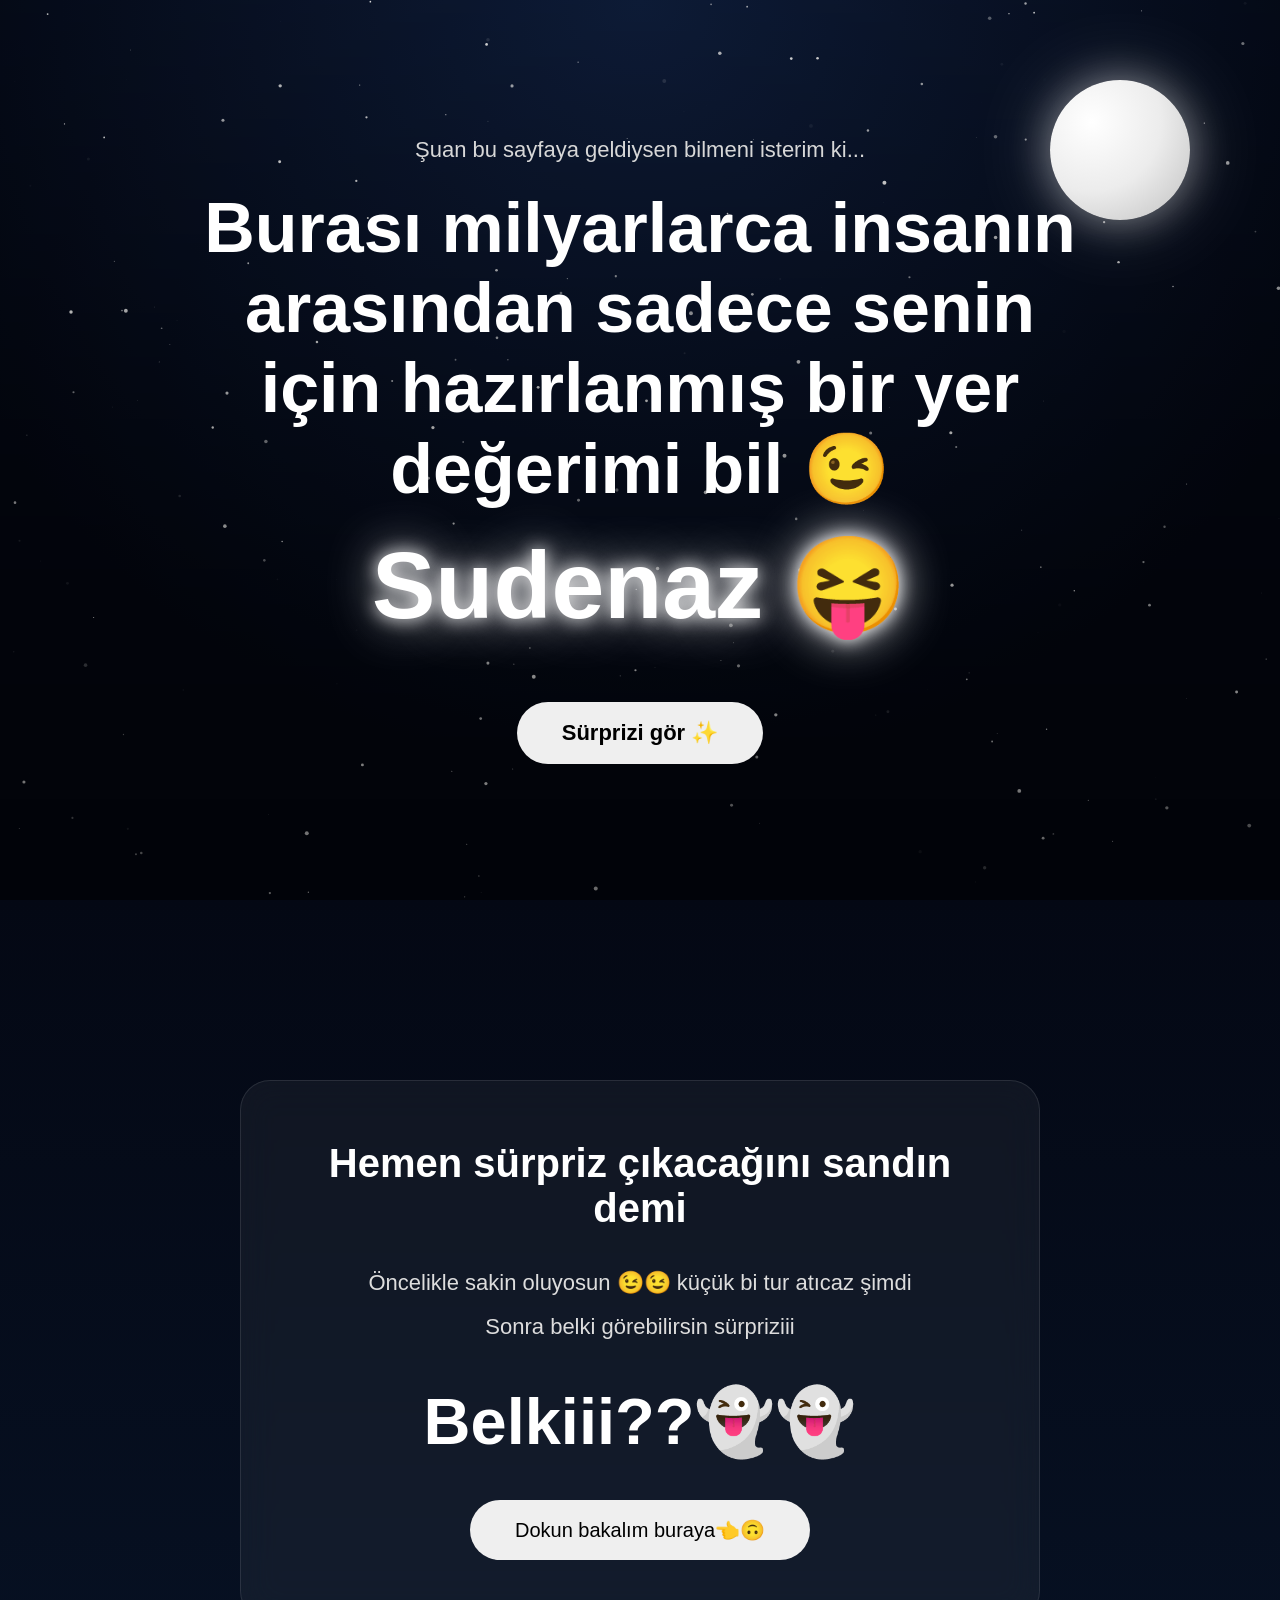
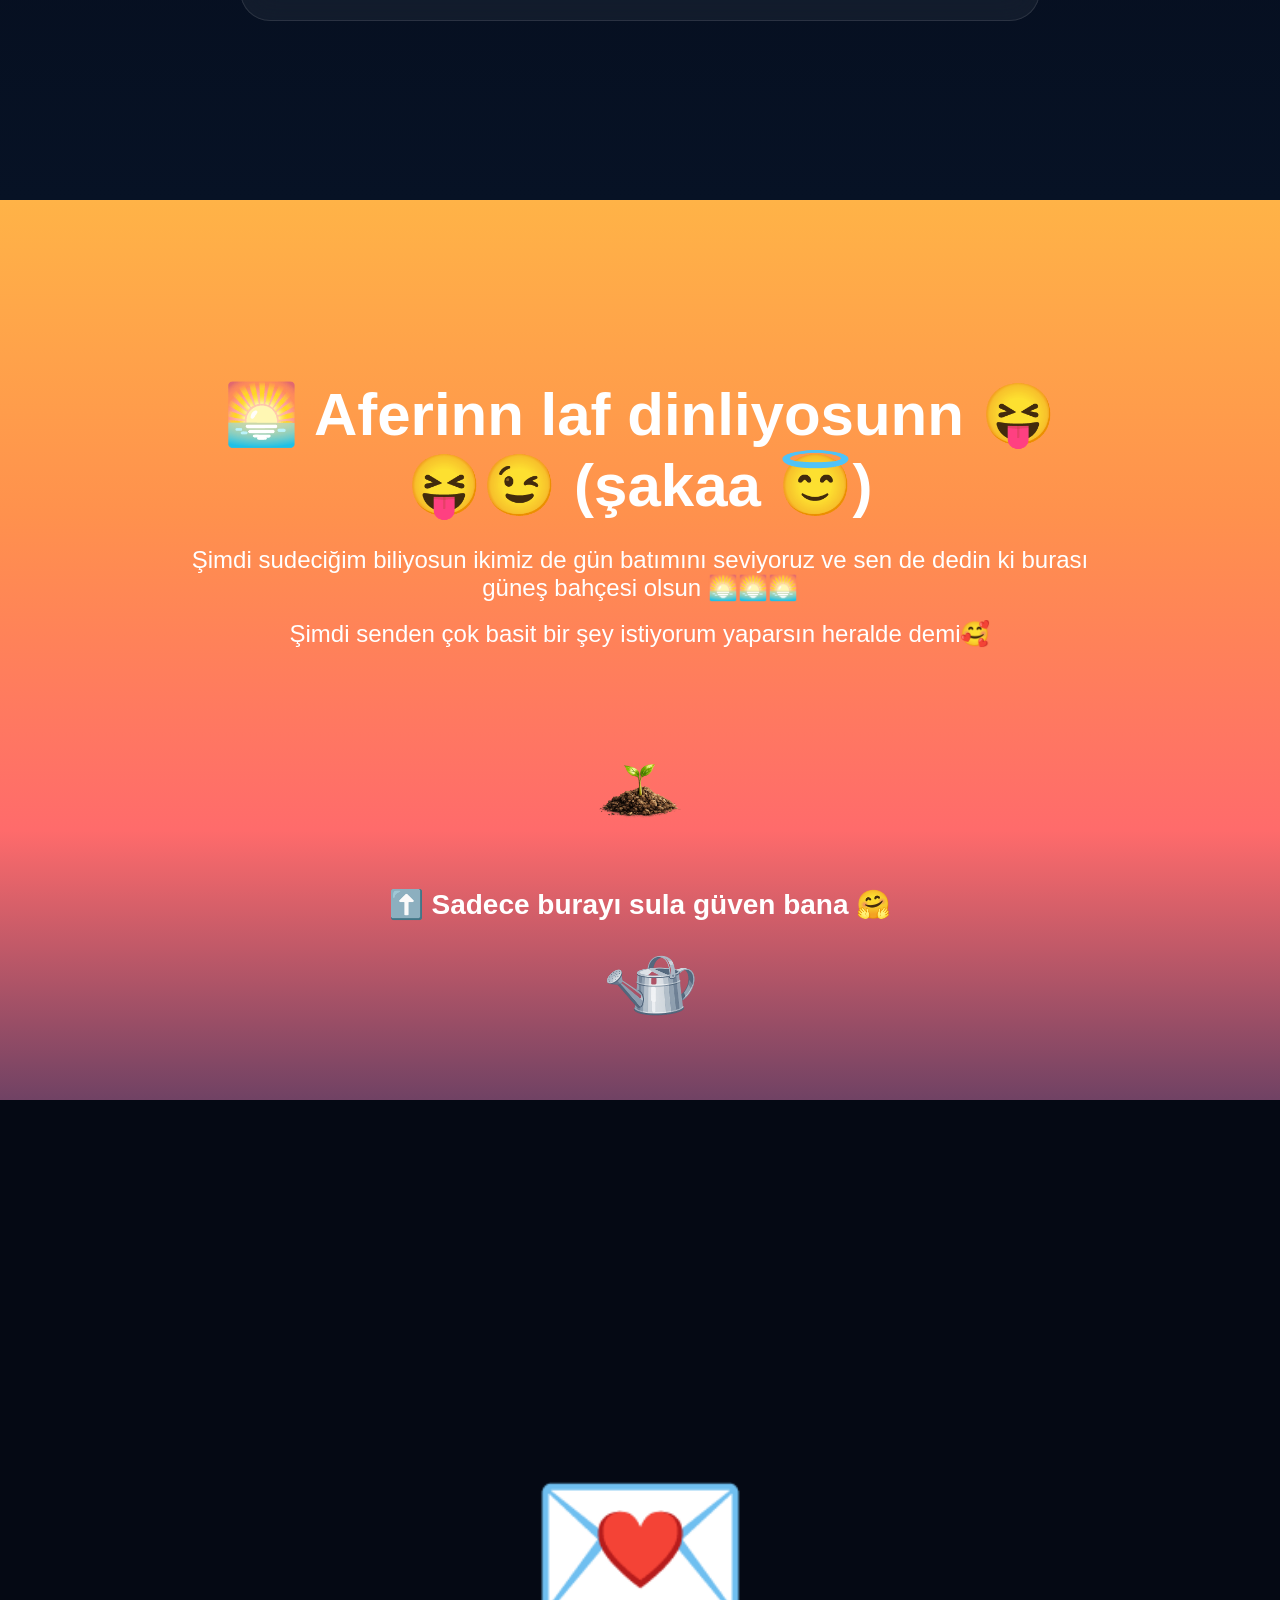
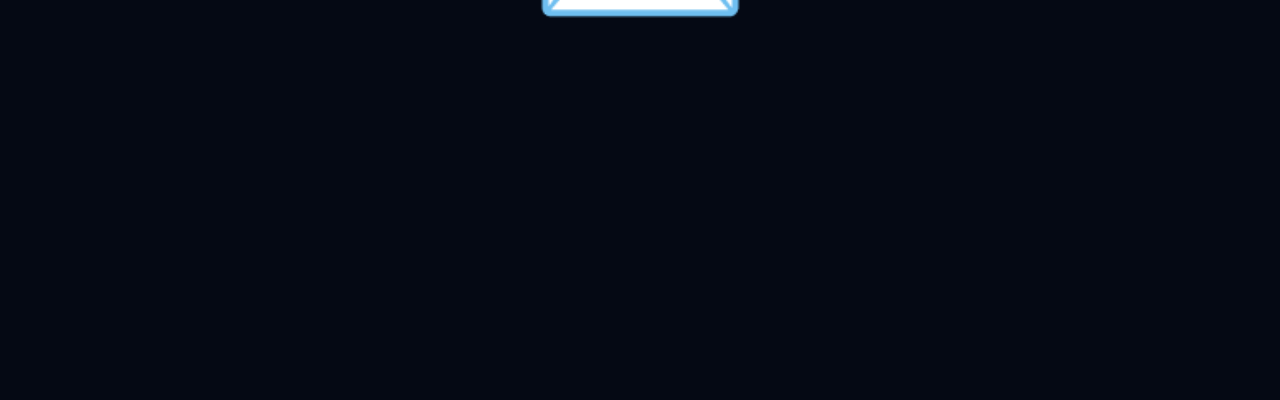
==== index.html @ b30dff70 "İlk sürüm" ====
<!DOCTYPE html>
<html lang="tr">

<head>

    <meta charset="UTF-8">

    <meta name="viewport"
          content="width=device-width, initial-scale=1.0">

    <title>White Lily</title>

    <link rel="stylesheet"
          href="css/style.css">

</head>

<body>

    <!-- Arka plan -->
    <canvas id="sky"></canvas>
    <div id="moon"></div>

    <!-- Ana Giriş -->
    <section id="hero">

        <div class="hero-content">

            <p class="subtitle">

                Şuan bu sayfaya geldiysen bilmeni isterim ki...

            </p>

            <h1>

                Burası milyarlarca insanın arasından sadece senin için hazırlanmış bir yer değerimi bil 😉

            </h1>

            <h2>

                Sudenaz 😝

            </h2>

            <button id="enterButton">

                Sürprizi gör ✨

            </button>

        </div>

    </section>

    <section id="lilySection">

    <div class="lilyCard">

        <h2> Hemen sürpriz çıkacağını sandın demi</h2>

        <p>

            Öncelikle sakin oluyosun 😉😉 küçük bi tur atıcaz şimdi

            

        </p>

        <p>

           Sonra belki görebilirsin sürpriziii 

        </p>

        <p>

            

        </p>

        <h1>Belkiii??👻👻</h1>

        <button id="gardenButton">

    Dokun bakalım buraya👈🙃

</button>

    </div>

</section>

<section id="gardenSection">

    <div class="gardenContent">

        <h2>

            🌅 Aferinn laf dinliyosunn 😝😝😉 (şakaa 😇)

        </h2>

        <p>

            Şimdi sudeciğim biliyosun ikimiz de gün batımını seviyoruz ve sen de dedin ki burası güneş bahçesi olsun 🌅🌅🌅
            

        </p>

        <p>

            Şimdi senden çok basit bir şey istiyorum yaparsın heralde demi🥰

        </p>

        <div id="seedling">

        <img
             id="plant"
             class="plantImage"
             src="assets/images/seed1.png"
             alt="Bitki">

        </div>

        <div id="waterStatus">

        ⬆️ Sadece burayı sula güven bana 🤗
        

       </div>

        <div id="wateringCan">

    <img
        src="assets/images/watering-can.png"
        id="wateringCanImage"
        alt="watering can">

</div>

        </div>

        <div id="waterDrops"></div>

        </div>

</section>

    
    <section id="finalSection">

    <div id="letter">
        💌
    </div>

    <img
        id="memoryPhoto"
        src="assets/images/foto1.jpg"
        alt="Fotoğraf">

        <div id="memoryText">

    <h1>🤍 Beyaz Zambağın Anlamı</h1>

    <p>
        Beyaz zambak; saflığın, masumiyetin ve yeniden doğuşun en zarif
        simgelerinden biridir. Her çiçek gibi o da sabırla büyür,
        zamanını bekler ve en sonunda tüm güzelliğiyle açar.
        Bazen en güzel şeyler, emek verildiğinde ve doğru zamanda ortaya çıkar.
    </p>

    <button id="nextMemoryButton">
        Devam Et 🤍
    </button>

</div>

</section>

<audio id="bgMusic" autoplay loop>

    <source src="assets/music/music.mp3">

</audio>

<script src="js/main.js"></script>


</body>

</html>
---- css/style.css ----
/* ===========================
   WHITE LILY - STYLE V1
=========================== */

*{
    margin:0;
    padding:0;
    box-sizing:border-box;
}

html{
    scroll-behavior:smooth;
}

body{

    background:#040814;

    color:white;

    font-family:
    "Segoe UI",
    Arial,
    sans-serif;

    overflow:hidden;

}

/* ===========================
   SKY
=========================== */

#sky{

    position:fixed;

    inset:0;

    width:100%;

    height:100%;

    z-index:-2;

    background:
    radial-gradient(circle at top,
    #102040,
    #040814 70%);

}

/* Hafif karartma */

body::before{

    content:"";

    position:fixed;

    inset:0;

    background:

    linear-gradient(

    rgba(0,0,0,.15),

    rgba(0,0,0,.55)

    );

    z-index:-1;

}

/* ===========================
   HERO
=========================== */

#hero{

    width:100%;

    height:100vh;

    display:flex;

    justify-content:center;

    align-items:center;

    text-align:center;

    padding:30px;

}

.hero-content{

    max-width:900px;

}

.subtitle{

    font-size:22px;

    color:#d7d7d7;

    margin-bottom:25px;

}

.hero-content h1{

    font-size:70px;

    font-weight:700;

    margin-bottom:20px;

}

.hero-content h2{

    font-size:95px;

    color:white;

    text-shadow:

    0 0 18px white,

    0 0 50px rgba(255,255,255,.8);

}

/* ===========================
   BUTTON
=========================== */

#enterButton{

    margin-top:60px;

    border:none;

    cursor:pointer;

    border-radius:999px;

    padding:

    18px 45px;

    font-size:22px;

    font-weight:bold;

    transition:.35s;

}

#enterButton:hover{

    transform:

    scale(1.08);

}

/* ===========================
   MOBILE
=========================== */

@media(max-width:900px){

.hero-content h1{

font-size:42px;

}

.hero-content h2{

font-size:62px;

}

.subtitle{

font-size:18px;

}

}

/* ===========================
   MOON
=========================== */

#moon{

    position:fixed;

    top:80px;

    right:90px;

    width:140px;

    height:140px;

    border-radius:50%;

    background:

    radial-gradient(circle at 30% 30%,
    #ffffff,
    #ececec,
    #bfbfbf);

    box-shadow:

    0 0 40px rgba(255,255,255,.45),

    0 0 90px rgba(255,255,255,.2);

    z-index:-1;

}

/* =======================
SECTION 2
=======================*/

#lilySection{

    width:100%;

    min-height:100vh;

    display:flex;

    justify-content:center;

    align-items:center;

    background:

    linear-gradient(

    #040814,

    #071225

    );

}

.lilyCard{

    width:800px;

    max-width:90%;

    padding:60px;

    border-radius:30px;

    text-align:center;

    background:

    rgba(255,255,255,.05);

    backdrop-filter:blur(18px);

    border:

    1px solid rgba(255,255,255,.1);

}

.lilyCard h2{

    font-size:40px;

    margin-bottom:30px;

}

.lilyCard p{

    font-size:22px;

    line-height:2;

    color:#ddd;

}

.lilyCard h1{

    margin-top:35px;

    font-size:65px;

}

/* ===========================
   GARDEN SECTION
=========================== */

#gardenSection{

    width:100%;
    min-height:100vh;

    display:flex;

    justify-content:center;
    align-items:center;

    flex-direction:column;

    background:
    linear-gradient(
        to bottom,
        #ffb347 0%,
        #ff914d 35%,
        #ff6b6b 70%,
        #704264 100%
    );

    text-align:center;

    position:relative;

}

.gardenContent{

    width:90%;
    max-width:900px;

}

.gardenContent h2{

    font-size:60px;

    margin-bottom:25px;

    color:white;

}

.gardenContent p{

    font-size:24px;

    color:white;

    margin:18px 0;

}

#seedling{

    font-size:90px;

    margin-top:60px;

    transition:.6s;

}

#wateringCan{

    font-size:90px;

    margin-top:40px;

    cursor:grab;

    user-select:none;

}

#gardenButton{

    margin-top:40px;

    padding:18px 45px;

    border:none;

    border-radius:50px;

    font-size:20px;

    cursor:pointer;

    transition:.3s;

}

#gardenButton:hover{

    transform:scale(1.08);

}

#waterStatus{

    margin-top:25px;

    font-size:28px;

    font-weight:bold;

    color:white;

    transition:.3s;

}

/* ===========================
   WATER DROPS
=========================== */

#waterDrops{

    position:fixed;

    left:0;
    top:0;

    pointer-events:none;

}

.drop{

    position:fixed;

    width:8px;

    height:12px;

    background:#5ec8ff;

    border-radius:50%;

    animation:dropFall .7s linear forwards;

}

@keyframes dropFall{

    from{

        opacity:1;

        transform:translateY(0);

    }

    to{

        opacity:0;

        transform:translateY(70px);

    }

}

#wateringCan{

    position:absolute;

    top:680px;

    left:46%;

    width:130px;

    height:130px;

    display:flex;

    justify-content:center;

    align-items:center;

    cursor:grab;

    z-index:999;


}

#wateringCanImage{

    width:100%;

    pointer-events:none;

    user-select:none;

}

.plantImage{

    width:200px;

    height:auto;

    user-select:none;

    pointer-events:none;

    transition:0.6s ease;

    transform-origin:bottom center;

}

#waterStatus{

    cursor:default;

    transition:.3s;

}

#waterStatus.final{

    cursor:pointer;

    border:2px solid #7dd3fc;

    padding:12px 24px;

    border-radius:15px;

    color:white;

    background:rgba(125,211,252,0.08);

    box-shadow:0 0 15px rgba(125,211,252,0.4);

}

#waterStatus.final:hover{

    transform:scale(1.06);

    box-shadow:0 0 25px rgba(125,211,252,0.8);
}

#nextSection{

    min-height:100vh;

    display:flex;

    justify-content:center;

    align-items:center;

    flex-direction:column;

    background:#0b1220;

    color:white;

    font-size:30px;

}

#finalSection{

    min-height:100vh;

    display:flex;

    justify-content:center;

    align-items:center;

    background:#050914;
}

#letter{

    font-size:180px;

    cursor:pointer;

    transition:.3s;

}

#letter:hover{

    transform:scale(1.08);

}

#memoryPhoto{

    transform:translateX(-280px) scale(.8);

    margin-right:120px;

    width:420px;

    max-width:90%;

    border-radius:20px;

    opacity:0;

    transform:scale(.8);

    transition:all .8s ease;

    display:none;

    box-shadow:0 0 35px rgba(255,255,255,.25);

}

#memoryText{

    width:500px;

    color:white;

    margin-left:-180px;

}

#memoryText h1{

    font-size:42px;

    margin-bottom:25px;

}

#memoryText p{

    font-size:22px;

    line-height:1.8;

    color:#d9d9d9;

}

#nextMemoryButton{

    margin-top:40px;

    padding:14px 34px;

    border:none;

    border-radius:15px;

    background:#ffffff;

    color:#111827;

    font-size:18px;

    cursor:pointer;

    transition:.3s;

}

#nextMemoryButton:hover{

    transform:scale(1.08);

}

#memoryPhoto,
#memoryText{

    opacity:0;
 transition:.8s;

    display:none;

}
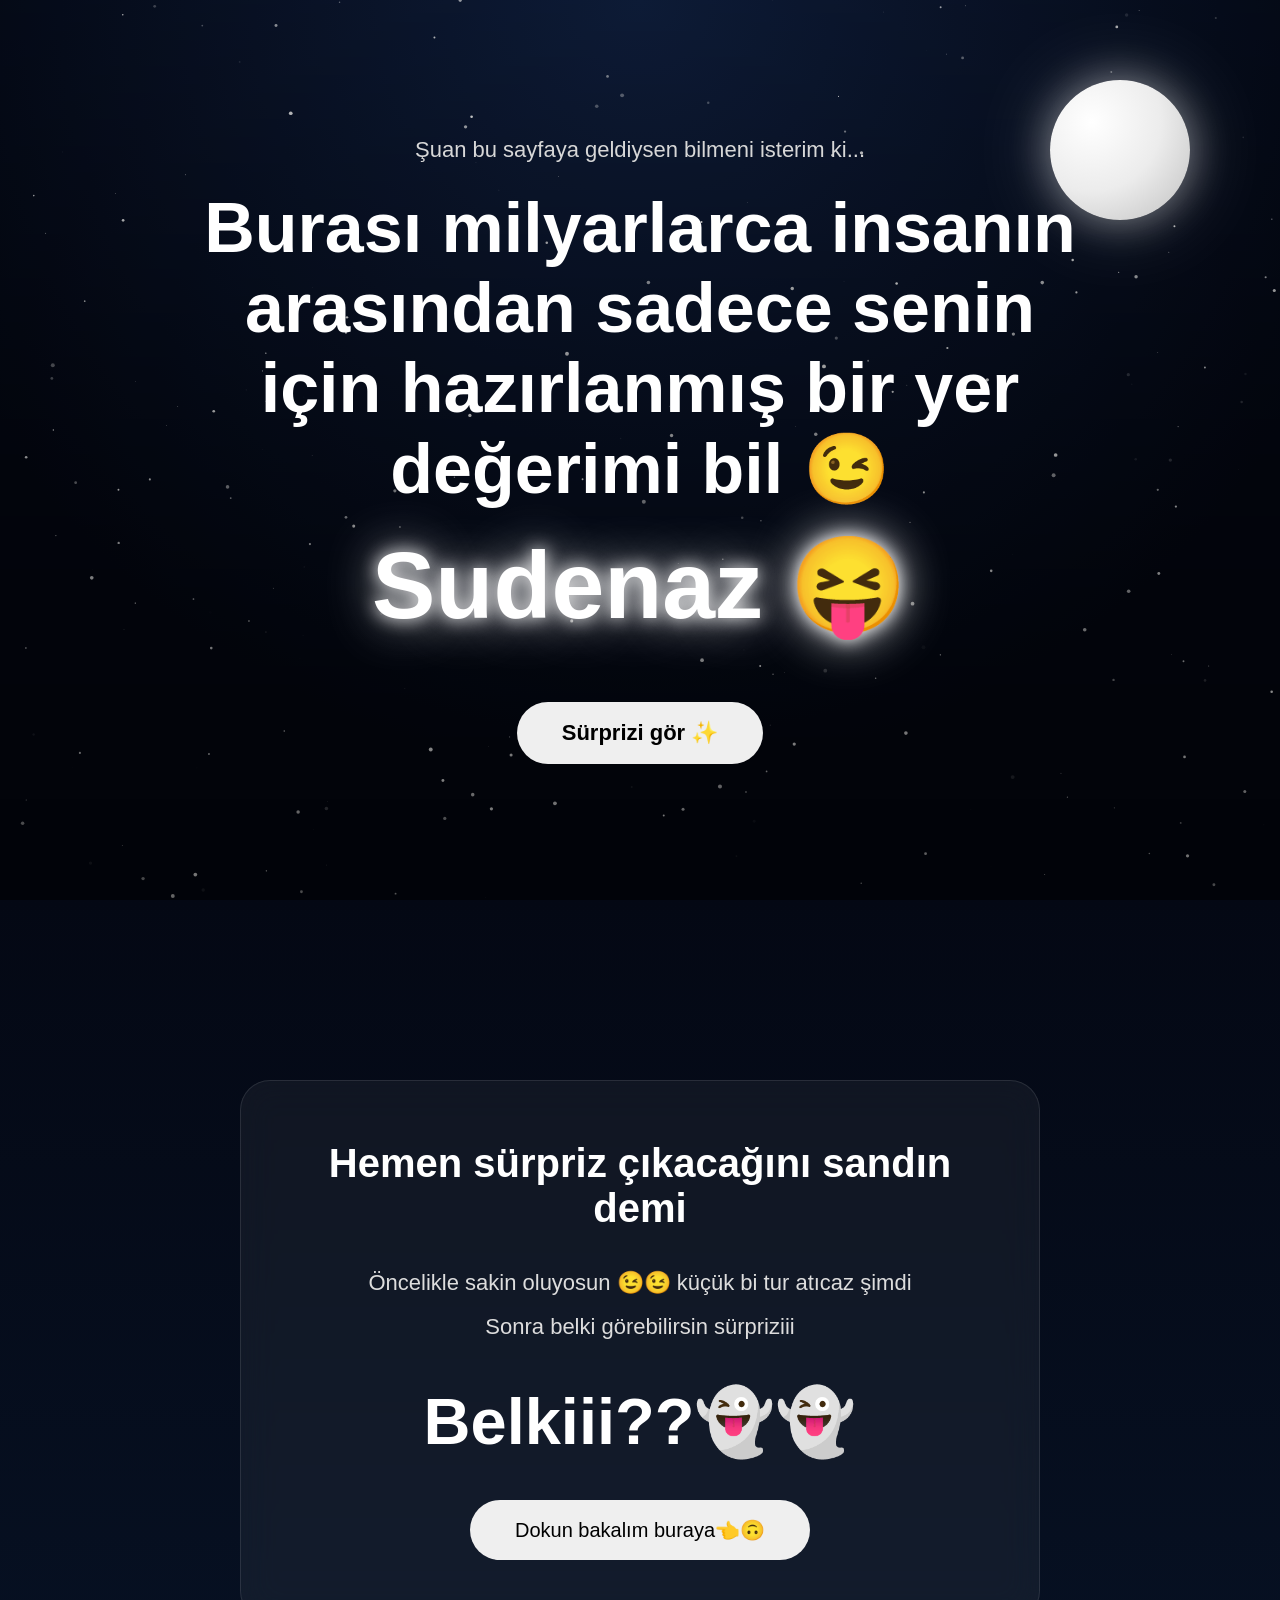
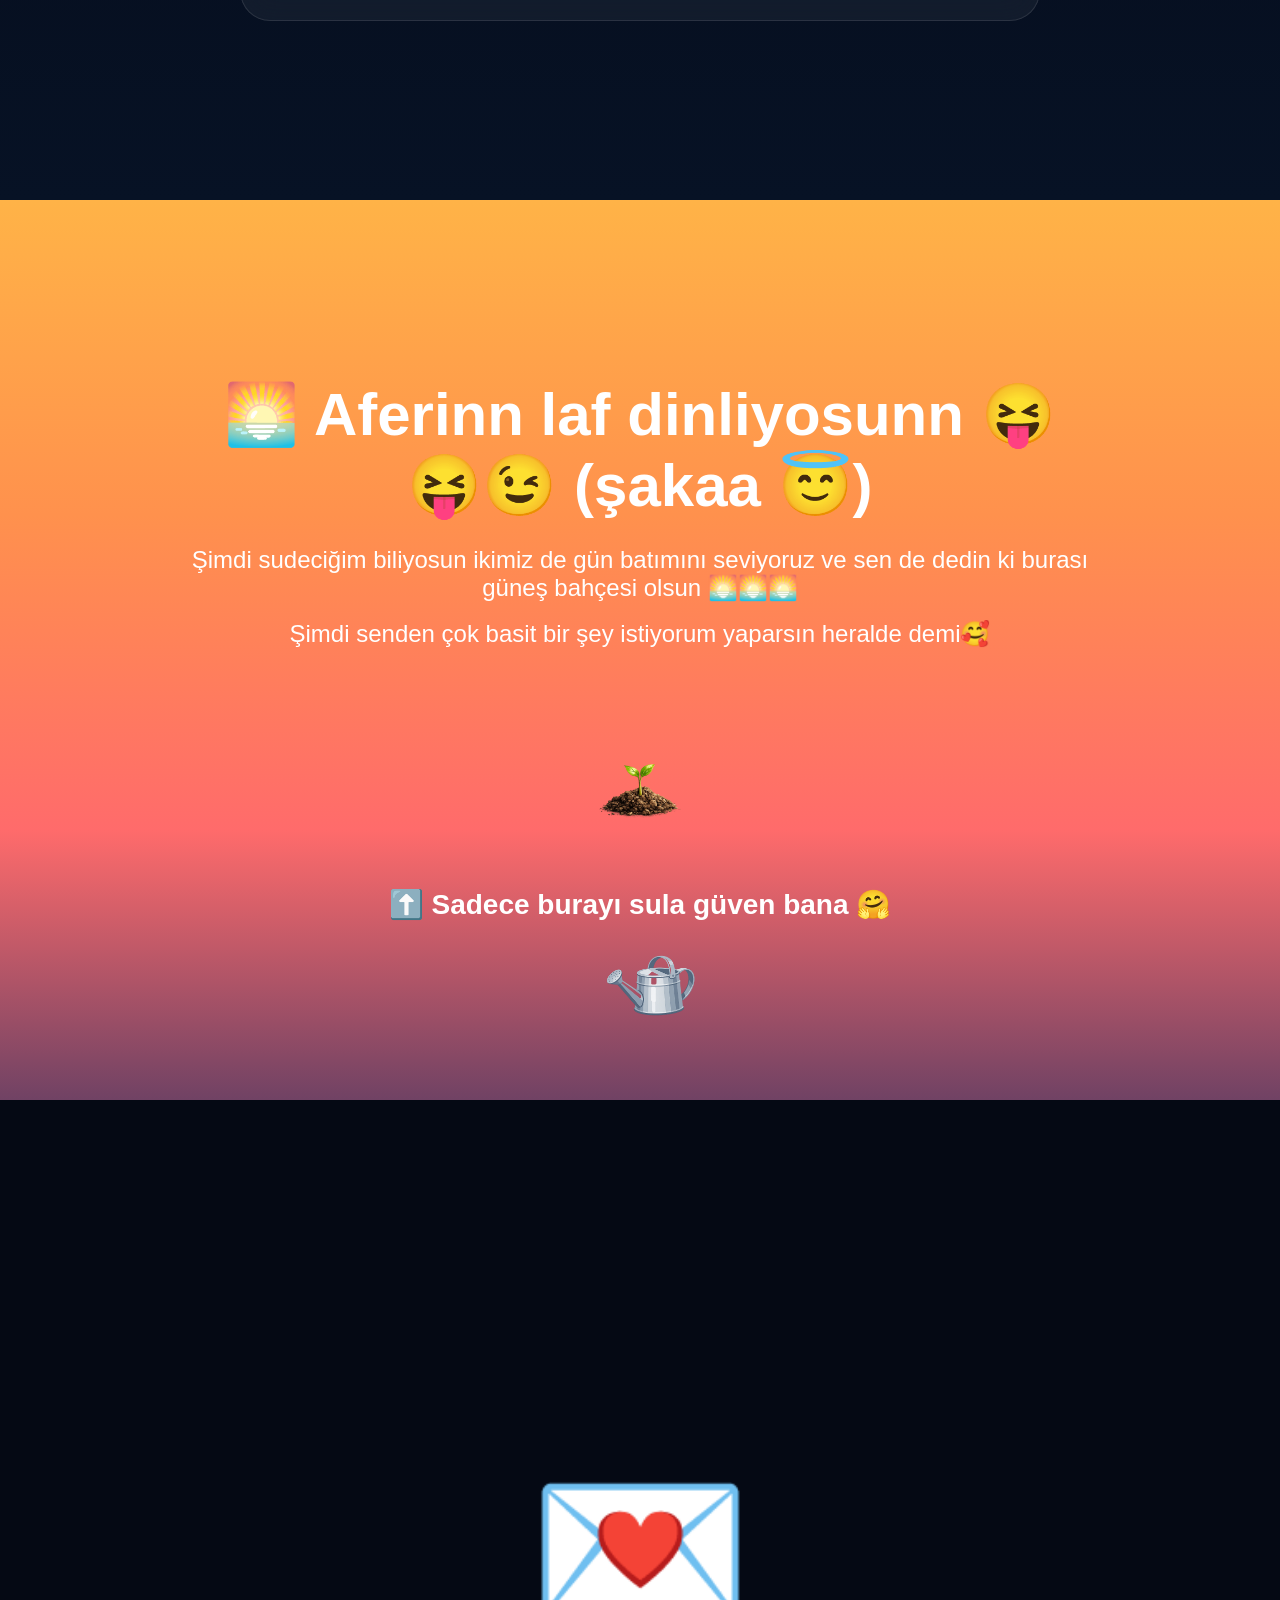
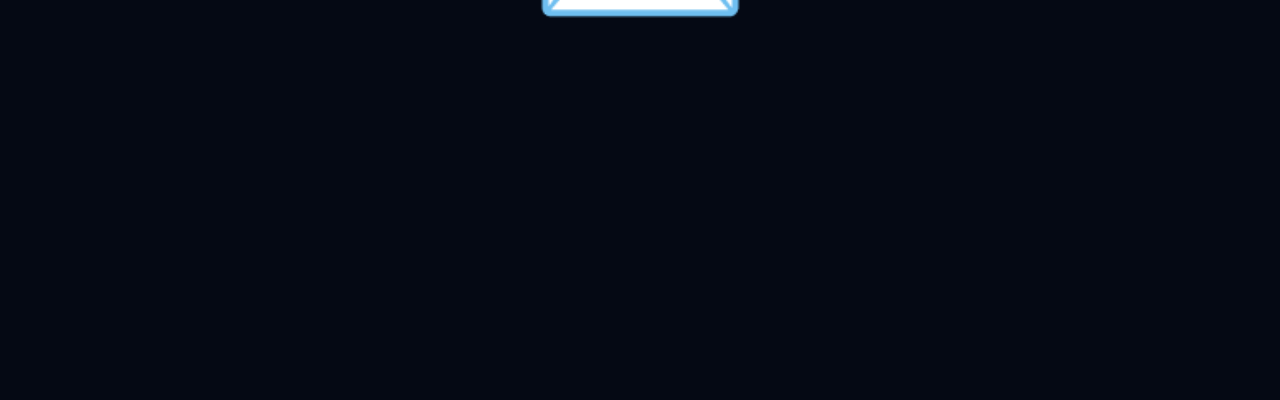
==== commit 06cc1a33: "Mobil düzeltmeler" ====
--- a/index.html
+++ b/index.html
@@ -4,6 +4,7 @@
 <head>
 
     <meta charset="UTF-8">
+    <meta name="viewport" content="width=device-width, initial-scale=1.0, maximum-scale=1.0, user-scalable=no">
 
     <meta name="viewport"
           content="width=device-width, initial-scale=1.0">
--- a/css/style.css
+++ b/css/style.css
@@ -699,4 +699,89 @@
 
     display:none;
 
+}
+
+/* ===========================
+   MOBILE FIX
+=========================== */
+
+html,
+body{
+    width:100%;
+    overflow-x:hidden;
+}
+
+section{
+    width:100%;
+    overflow:hidden;
+}
+
+@media (max-width:768px){
+
+    body{
+        overflow-x:hidden;
+    }
+
+    #hero,
+    #lilySection,
+    #gardenSection,
+    #nextSection,
+    #finalSection{
+        width:100vw;
+        min-height:100vh;
+        overflow:hidden;
+    }
+
+}
+
+@media (max-width:768px){
+
+    #finalSection{
+
+        flex-direction:column;
+
+        justify-content:center;
+
+        align-items:center;
+
+        padding:30px 20px;
+
+    }
+
+    #memoryPhoto{
+
+        width:85%;
+
+        max-width:320px;
+
+        margin:0 auto 30px auto;
+
+        transform:translateX(0) scale(1) !important;
+
+    }
+
+    #memoryText{
+
+        width:100%;
+
+        margin:0;
+
+        text-align:center;
+
+    }
+
+    #memoryText h1{
+
+        font-size:28px;
+
+    }
+
+    #memoryText p{
+
+        font-size:17px;
+
+        line-height:1.7;
+
+    }
+
 }
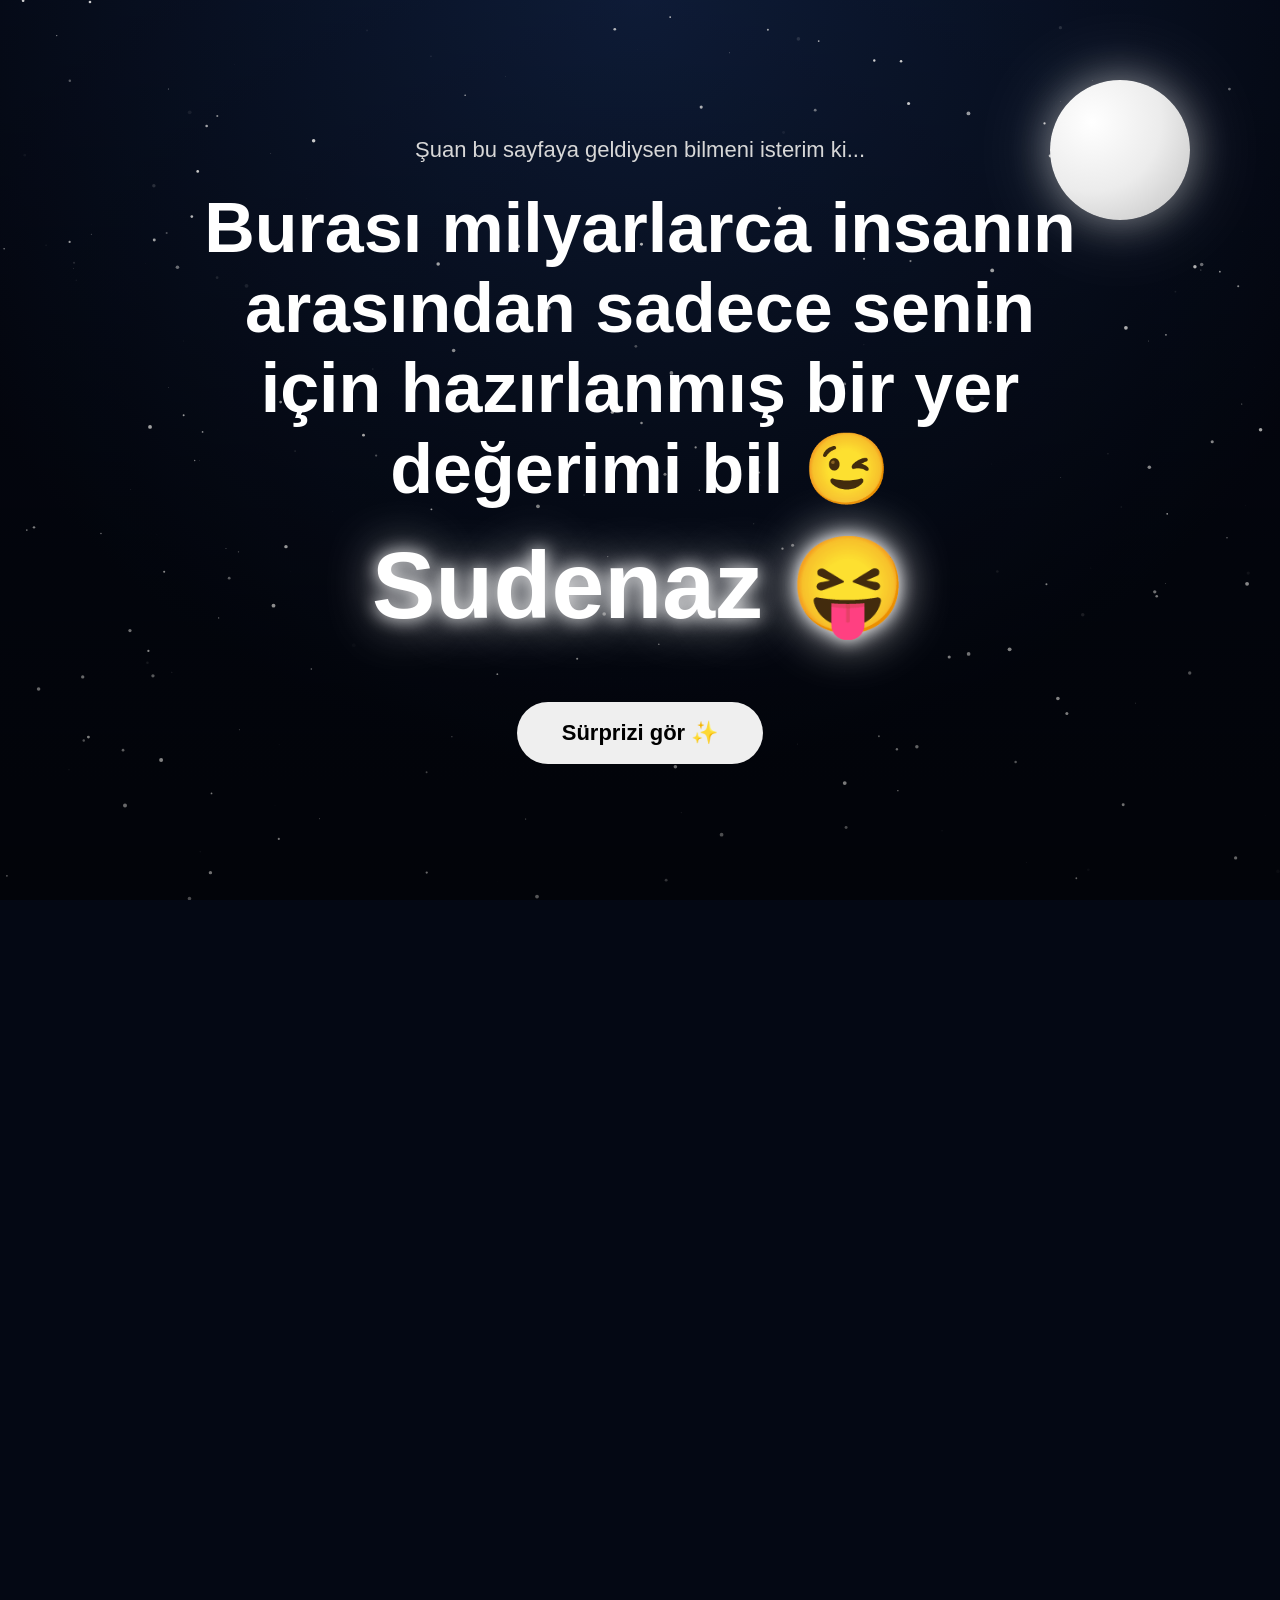
==== commit 3d1a5f57: "Mobil düzeltme" ====
--- a/index.html
+++ b/index.html
@@ -6,8 +6,7 @@
     <meta charset="UTF-8">
     <meta name="viewport" content="width=device-width, initial-scale=1.0, maximum-scale=1.0, user-scalable=no">
 
-    <meta name="viewport"
-          content="width=device-width, initial-scale=1.0">
+
 
     <title>White Lily</title>
 
--- a/css/style.css
+++ b/css/style.css
@@ -7,6 +7,13 @@
     padding:0;
     box-sizing:border-box;
 }
+
+ html,
+ body{
+    width:100%;
+    height:100%;
+    overflow-x:hidden;
+ }
 
 html{
     scroll-behavior:smooth;
@@ -784,4 +791,10 @@
 
     }
 
+}
+
+html,
+body{
+    overscroll-behavior:none;
+    touch-action:pan-x;
 }
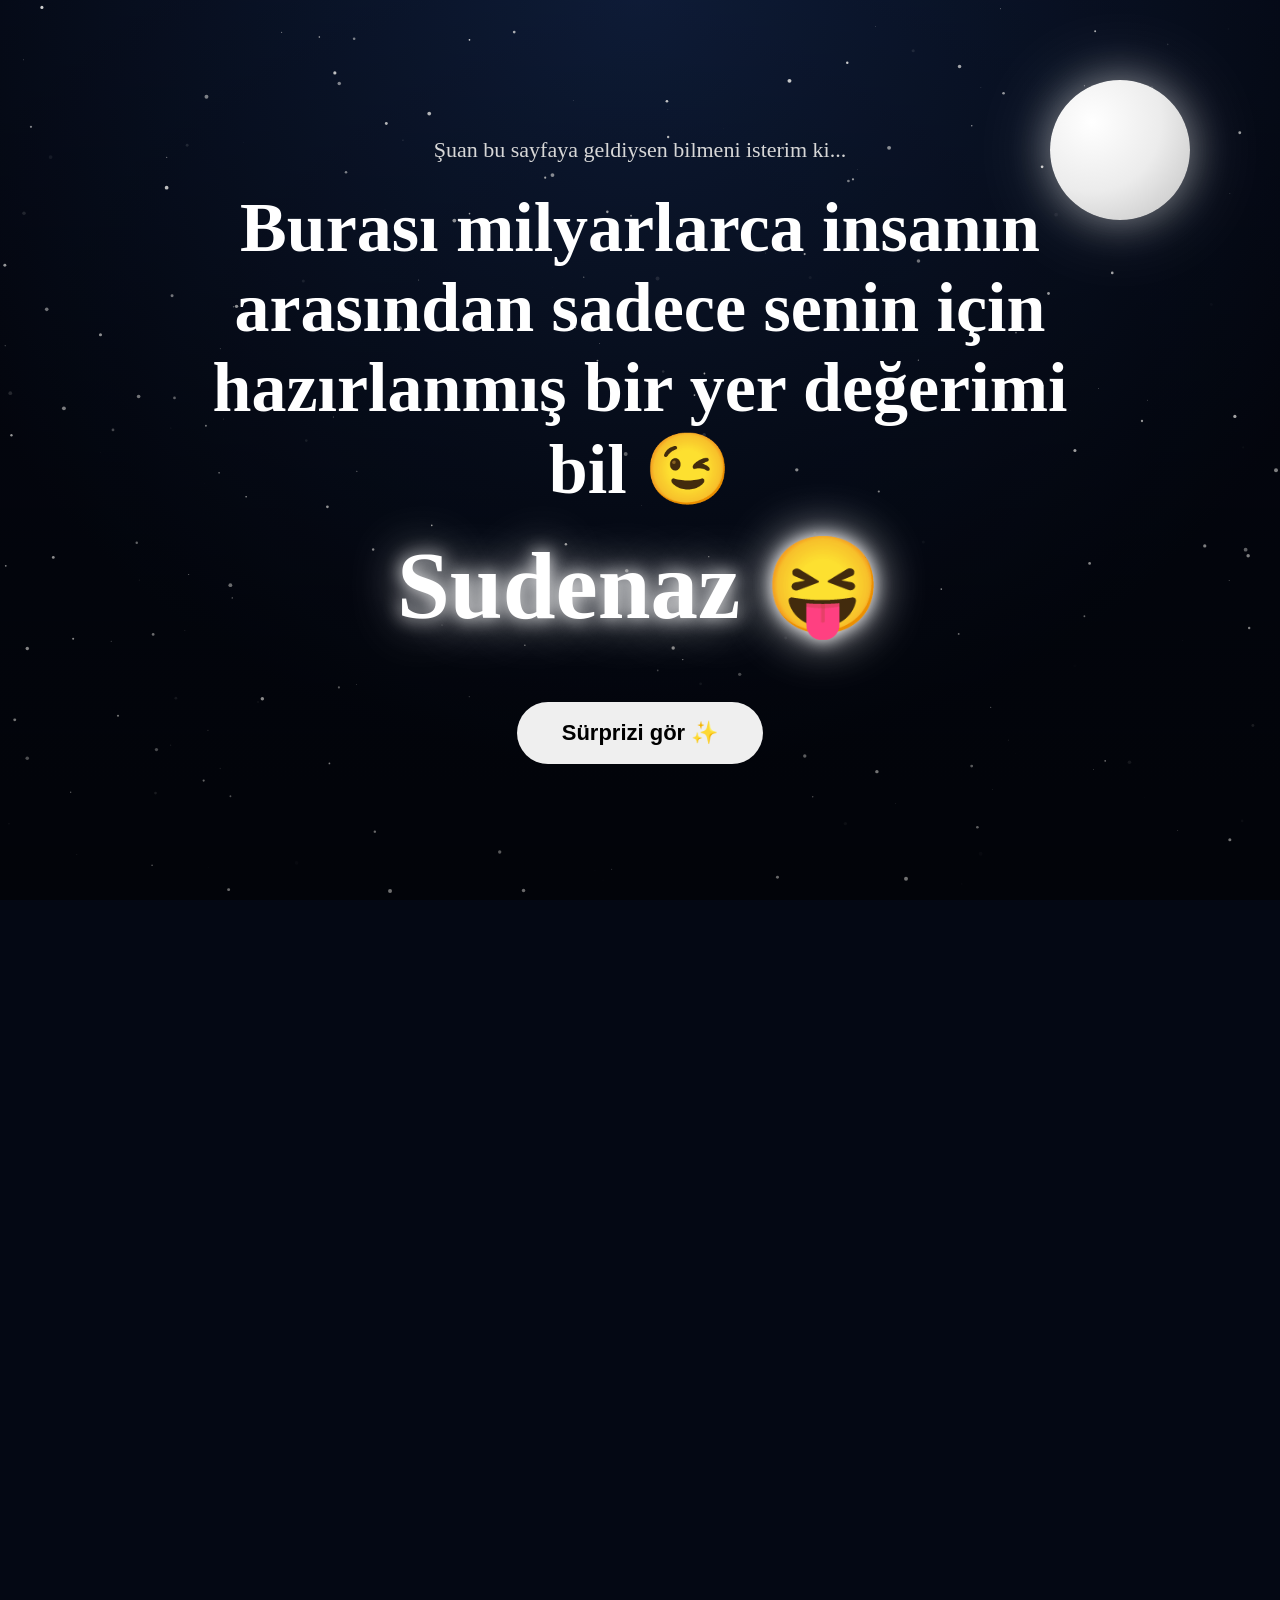
==== commit 6f717f34: "Fix layout and lock page scrolling" ====
--- a/index.html
+++ b/index.html
@@ -152,6 +152,8 @@
     
     <section id="finalSection">
 
+    <div id="memoryContainer">
+
     <div id="letter">
         💌
     </div>
@@ -176,7 +178,9 @@
         Devam Et 🤍
     </button>
 
-</div>
+   </div>
+
+   </div> 
 
 </section>
 
--- a/css/style.css
+++ b/css/style.css
@@ -25,12 +25,8 @@
 
     color:white;
 
-    font-family:
-    "Segoe UI",
-    Arial,
-    sans-serif;
-
-    overflow:hidden;
+    overflow-x:hidden;
+    overflow-y:hidden;
 
 }
 
@@ -374,6 +370,36 @@
 
 }
 
+@media (max-width:768px){
+
+    .gardenContent{
+
+        width:95%;
+
+    }
+
+    .gardenContent h2{
+
+        font-size:28px;
+
+        line-height:1.3;
+
+        margin-bottom:15px;
+
+    }
+
+    .gardenContent p{
+
+        font-size:16px;
+
+        line-height:1.6;
+
+        margin:12px 0;
+
+    }
+
+}
+
 #seedling{
 
     font-size:90px;
@@ -520,6 +546,32 @@
 
 }
 
+@media (max-width:768px){
+
+    #wateringCan{
+
+        position:fixed;
+
+        bottom:80px;
+
+        right:20px;
+
+        left:auto;
+
+        top:auto;
+
+        transform:none;
+
+        width:85px;
+
+        height:85px;
+
+        z-index:9999;
+
+    }
+
+}
+
 .plantImage{
 
     width:200px;
@@ -589,7 +641,7 @@
 
 }
 
-#finalSection{
+ #finalSection{
 
     min-height:100vh;
 
@@ -599,8 +651,11 @@
 
     align-items:center;
 
+    overflow:hidden;
+
     background:#050914;
-}
+
+ }
 
 #letter{
 
@@ -612,6 +667,20 @@
 
 }
 
+ @media (max-width:768px){
+
+    #letter{
+
+        width:100%;
+     display:flex;
+     justify-content:center;
+     align-items:center;
+     margin:60px auto;
+
+    }
+
+ }
+
 #letter:hover{
 
     transform:scale(1.08);
@@ -620,9 +689,9 @@
 
 #memoryPhoto{
 
-    transform:translateX(-280px) scale(.8);
-
-    margin-right:120px;
+    transform:none;
+
+    margin-right:20px auto;
 
     width:420px;
 
@@ -644,13 +713,30 @@
 
 #memoryText{
 
-    width:500px;
-
+    width:420px;
     color:white;
-
-    margin-left:-180px;
-
-}
+    text-align:center;
+}
+
+ @media (max-width:768px){
+
+    #memoryText{
+
+        width:90% !important;
+
+        max-width:90% !important;
+
+        margin-left:0 !important;
+
+        margin-right:0 !important;
+
+        margin:25px auto 0 !important;
+
+        text-align:center;
+
+    }
+
+ }
 
 #memoryText h1{
 
@@ -712,66 +798,193 @@
    MOBILE FIX
 =========================== */
 
-html,
-body{
-    width:100%;
-    overflow-x:hidden;
-}
-
-section{
+@media (max-width:768px){
+
+    html,
+    body{
+        overflow-x:hidden;
+    }
+
+    section{
     width:100%;
     overflow:hidden;
 }
 
-@media (max-width:768px){
-
-    body{
-        overflow-x:hidden;
-    }
+    #finalSection{
+    overflow:visible;
+ }
+    /* HERO */
 
     #hero,
     #lilySection,
-    #gardenSection,
+    #gardenSection{
+        min-height:100vh;
+        overflow:hidden;
+    }
+
+    .hero-content{
+        width:92%;
+    }
+
+    .hero-content h1{
+        font-size:20px;
+        line-height:1.3;
+    }
+
+    .hero-content h2{
+        font-size:28px;
+        line-height:1.2;
+    }
+
+    .subtitle{
+        font-size:16px;
+    }
+
+    #enterButton{
+        font-size:17px;
+        padding:12px 28px;
+    }
+
+    #moon{
+        width:170px;
+        height:170px;
+        top:60px;
+        right:20px;
+    }
+
+    /* LILY */
+
+    .lilyCard{
+
+        width:92%;
+
+        padding:30px 22px;
+
+        border-radius:20px;
+
+    }
+
+    .lilyCard h2{
+
+        font-size:22px;
+
+        line-height:1.4;
+
+    }
+
+    .lilyCard p{
+
+        font-size:16px;
+
+        line-height:1.7;
+
+    }
+
+    .lilyCard h1{
+
+        font-size:42px;
+
+    }
+
+    /* GARDEN */
+
+    .gardenContent{
+
+        width:94%;
+
+    }
+
+    .gardenContent h2{
+
+        font-size:24px;
+
+        line-height:1.4;
+
+    }
+
+    .gardenContent p{
+
+        font-size:16px;
+
+        line-height:1.7;
+
+    }
+
+    .plantImage{
+
+        width:120px;
+
+    }
+
+    #wateringCan{
+
+        width:90px;
+
+        height:90px;
+
+    }
+
+    #waterStatus{
+
+        font-size:18px;
+
+    }
+
+    /* PHOTO / LETTER */
+
     #nextSection,
     #finalSection{
-        width:100vw;
+
+        
+
+        display:block;
+
         min-height:100vh;
-        overflow:hidden;
-    }
-
-}
-
-@media (max-width:768px){
-
-    #finalSection{
-
-        flex-direction:column;
+
+        overflow:visible;
+
+        padding:30px 20px 100px;
+
+    }
+
+    #letter{
+
+        display:flex;
 
         justify-content:center;
 
-        align-items:center;
-
-        padding:30px 20px;
+        margin:60px auto;
+
+        font-size:120px;
 
     }
 
     #memoryPhoto{
 
-        width:85%;
-
-        max-width:320px;
-
-        margin:0 auto 30px auto;
-
-        transform:translateX(0) scale(1) !important;
+        display:block;
+
+     position:relative;
+
+     width:90%;
+
+     max-width:320px;
+
+     margin:20px auto;
+
+     left:0;
+     right:0;
+
+     transform:none !important;
 
     }
 
     #memoryText{
 
+        display:block;
+
         width:100%;
 
-        margin:0;
+        margin-top:25px;
 
         text-align:center;
 
@@ -779,22 +992,34 @@
 
     #memoryText h1{
 
-        font-size:28px;
+        font-size:24px;
+
+        margin-bottom:15px;
 
     }
 
     #memoryText p{
 
-        font-size:17px;
-
-        line-height:1.7;
-
-    }
-
-}
-
-html,
-body{
-    overscroll-behavior:none;
-    touch-action:pan-x;
-}+        font-size:16px;
+
+        line-height:1.8;
+
+    }
+
+}
+
+#memoryContainer{
+
+    width:100%;
+    max-width:1400px;
+
+    display:flex;
+    justify-content:center;
+    align-items:center;
+
+    gap:60px;
+
+    margin:0 auto;
+
+}
+
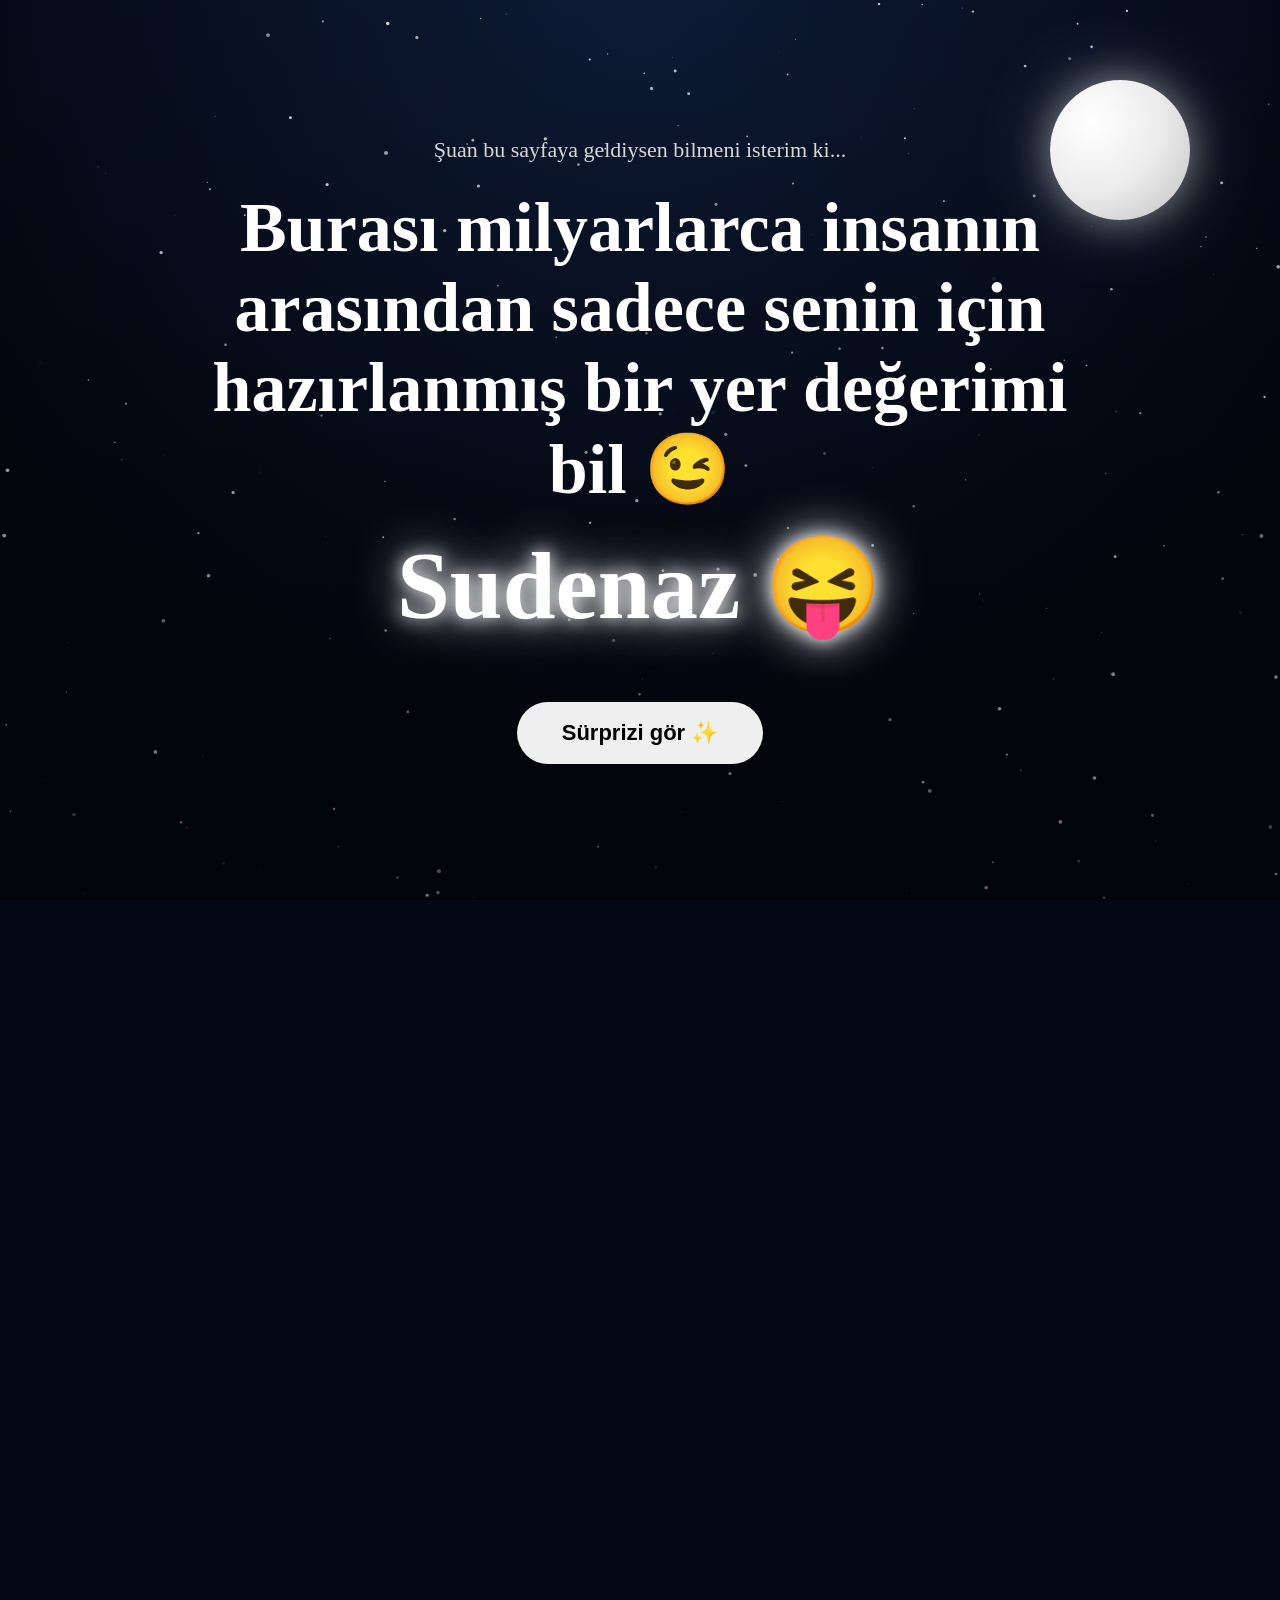
==== commit 31813d83: "Disable zoom on mobile" ====
--- a/index.html
+++ b/index.html
@@ -4,7 +4,9 @@
 <head>
 
     <meta charset="UTF-8">
-    <meta name="viewport" content="width=device-width, initial-scale=1.0, maximum-scale=1.0, user-scalable=no">
+    <meta
+    name="viewport"
+    content="width=device-width, initial-scale=1.0, maximum-scale=1.0, user-scalable=no">
 
 
 
--- a/css/style.css
+++ b/css/style.css
@@ -319,7 +319,7 @@
 #gardenSection{
 
     width:100%;
-    min-height:100vh;
+    min-height:100dvh;
 
     display:flex;
 
@@ -623,7 +623,7 @@
 
 #nextSection{
 
-    min-height:100vh;
+    min-height:100dvh;
 
     display:flex;
 
@@ -643,7 +643,7 @@
 
  #finalSection{
 
-    min-height:100vh;
+    min-height:100dvh;
 
     display:flex;
 
@@ -689,11 +689,13 @@
 
 #memoryPhoto{
 
+    transform: translateY(-20px) !important;
+
     transform:none;
 
     margin-right:20px auto;
 
-    width:420px;
+    width:260px;
 
     max-width:90%;
 
@@ -760,7 +762,7 @@
 
     margin-top:40px;
 
-    padding:14px 34px;
+    padding:10px 24px;
 
     border:none;
 
@@ -770,7 +772,7 @@
 
     color:#111827;
 
-    font-size:18px;
+    font-size:16px;
 
     cursor:pointer;
 
@@ -788,7 +790,7 @@
 #memoryText{
 
     opacity:0;
- transition:.8s;
+  transition:all 1s;
 
     display:none;
 
@@ -818,7 +820,7 @@
     #hero,
     #lilySection,
     #gardenSection{
-        min-height:100vh;
+        min-height:100dvh;
         overflow:hidden;
     }
 
@@ -939,7 +941,7 @@
 
         display:block;
 
-        min-height:100vh;
+        min-height:150vh;
 
         overflow:visible;
 
@@ -965,9 +967,9 @@
 
      position:relative;
 
-     width:90%;
-
-     max-width:320px;
+     width:80%;
+
+     max-width:150px;
 
      margin:20px auto;
 
@@ -992,7 +994,7 @@
 
     #memoryText h1{
 
-        font-size:24px;
+        font-size:18px;
 
         margin-bottom:15px;
 
@@ -1000,9 +1002,9 @@
 
     #memoryText p{
 
-        font-size:16px;
-
-        line-height:1.8;
+        font-size:14px;
+
+        line-height:1.5;
 
     }
 
@@ -1023,3 +1025,12 @@
 
 }
 
+@media (max-width:768px){
+
+    #memoryContainer{
+
+        display:block;
+
+    }
+
+}
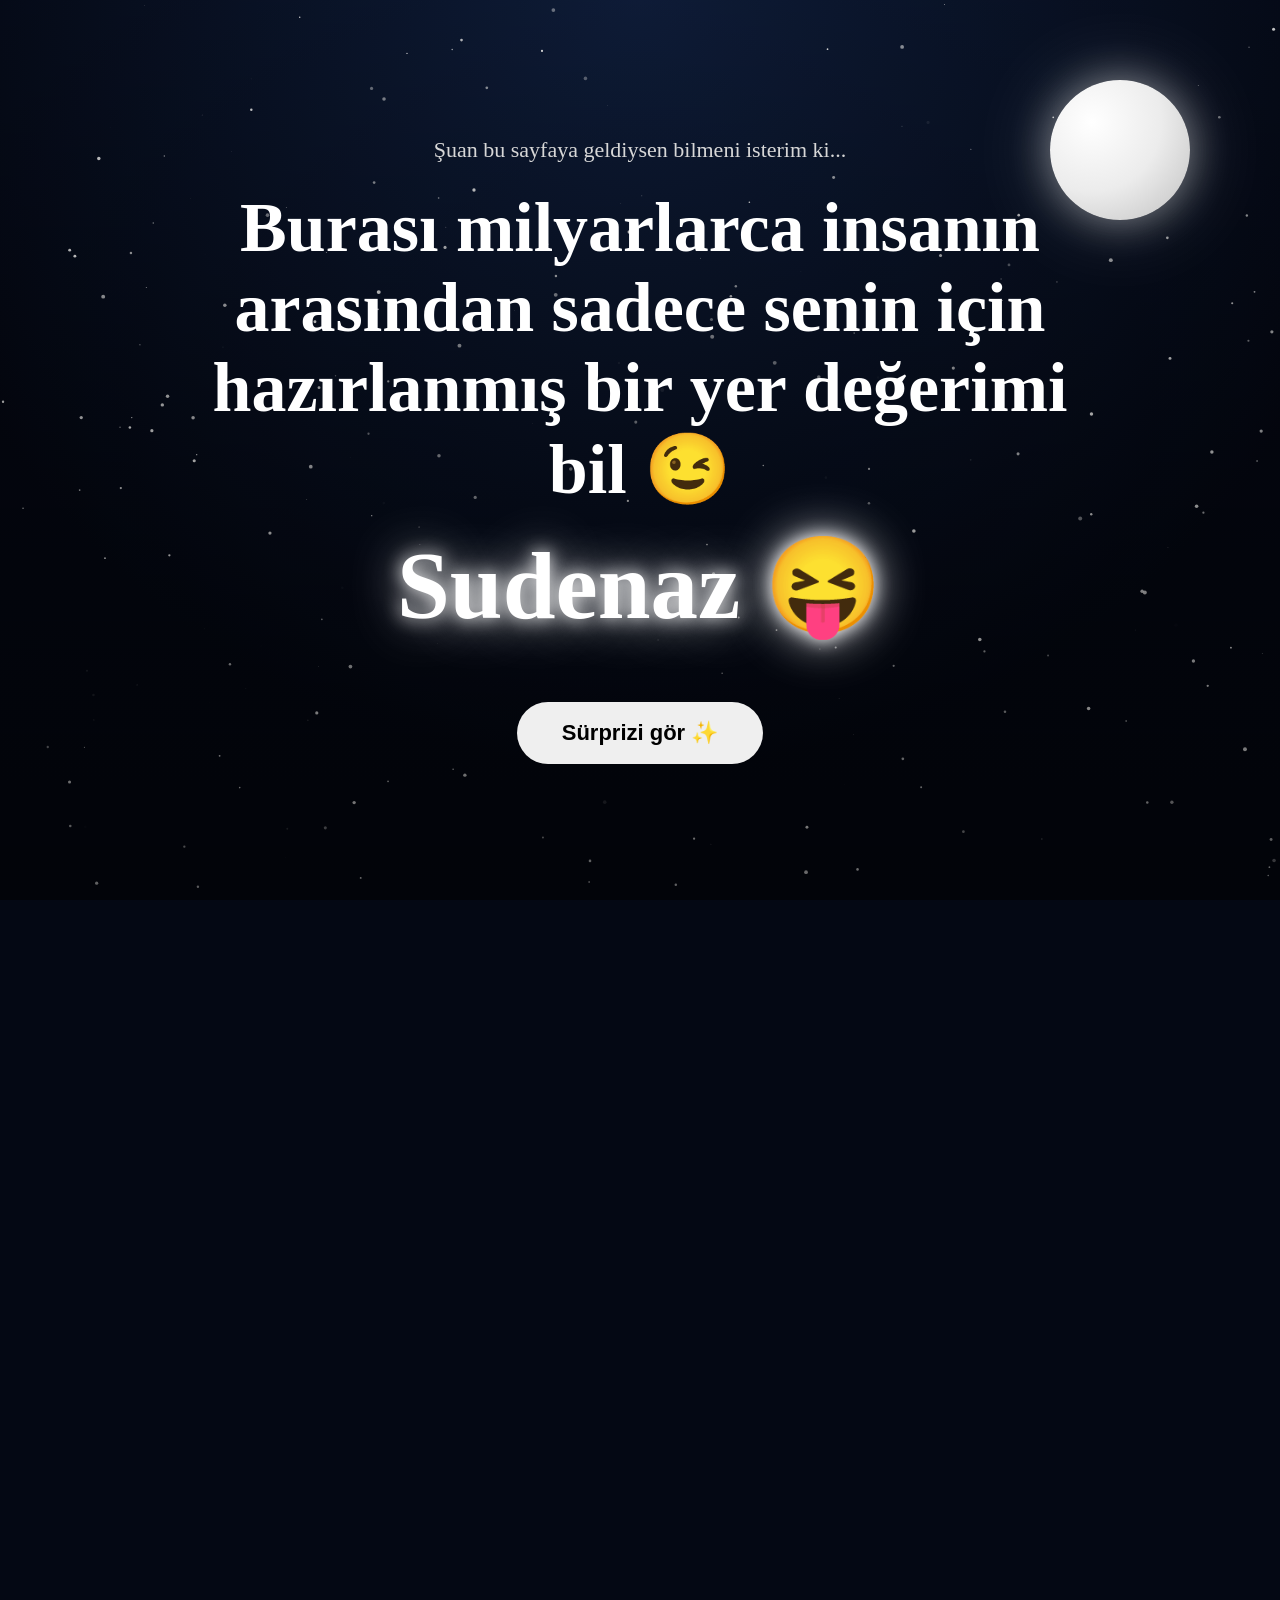
==== commit 0d4e1d65: "Separate final page" ====
--- a/index.html
+++ b/index.html
@@ -152,39 +152,7 @@
 </section>
 
     
-    <section id="finalSection">
-
-    <div id="memoryContainer">
-
-    <div id="letter">
-        💌
-    </div>
-
-    <img
-        id="memoryPhoto"
-        src="assets/images/foto1.jpg"
-        alt="Fotoğraf">
-
-        <div id="memoryText">
-
-    <h1>🤍 Beyaz Zambağın Anlamı</h1>
-
-    <p>
-        Beyaz zambak; saflığın, masumiyetin ve yeniden doğuşun en zarif
-        simgelerinden biridir. Her çiçek gibi o da sabırla büyür,
-        zamanını bekler ve en sonunda tüm güzelliğiyle açar.
-        Bazen en güzel şeyler, emek verildiğinde ve doğru zamanda ortaya çıkar.
-    </p>
-
-    <button id="nextMemoryButton">
-        Devam Et 🤍
-    </button>
-
-   </div>
-
-   </div> 
-
-</section>
+    
 
 <audio id="bgMusic" autoplay loop>
 
@@ -197,4 +165,5 @@
 
 </body>
 
-</html>+</html>
+
--- a/css/style.css
+++ b/css/style.css
@@ -643,7 +643,7 @@
 
  #finalSection{
 
-    min-height:100dvh;
+    min-height:100vh;
 
     display:flex;
 
@@ -654,6 +654,7 @@
     overflow:hidden;
 
     background:#050914;
+
 
  }
 
@@ -689,9 +690,6 @@
 
 #memoryPhoto{
 
-    transform: translateY(-20px) !important;
-
-    transform:none;
 
     margin-right:20px auto;
 
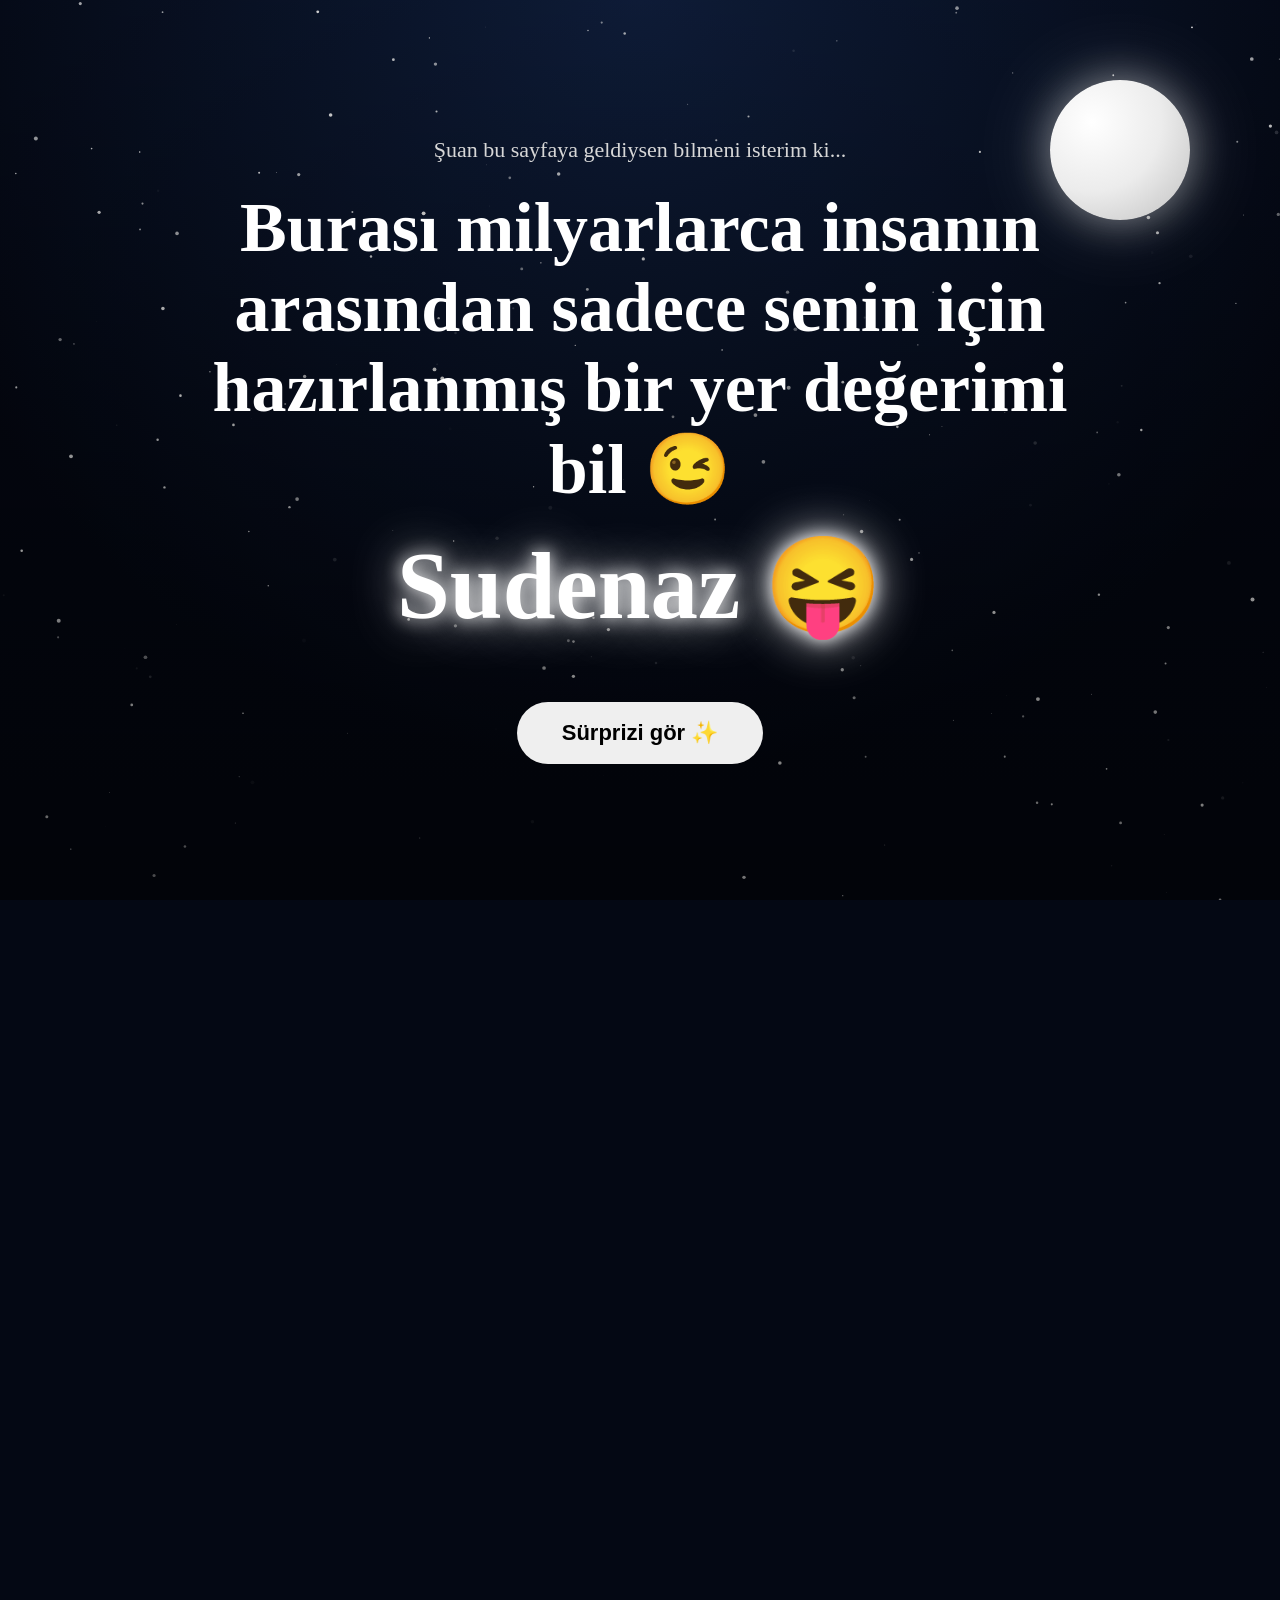
==== commit 6cd43d74: "Stable release 🎉" ====
--- a/index.html
+++ b/index.html
@@ -154,10 +154,8 @@
     
     
 
-<audio id="bgMusic" autoplay loop>
-
-    <source src="assets/music/music.mp3">
-
+<audio id="bgMusic" loop>
+    <source src="assets/music/music.mp3" type="audio/mpeg">
 </audio>
 
 <script src="js/main.js"></script>
--- a/css/style.css
+++ b/css/style.css
@@ -693,7 +693,7 @@
 
     margin-right:20px auto;
 
-    width:260px;
+    width:200px;
 
     max-width:90%;
 
@@ -740,7 +740,7 @@
 
 #memoryText h1{
 
-    font-size:42px;
+    font-size:46px;
 
     margin-bottom:25px;
 
@@ -748,7 +748,7 @@
 
 #memoryText p{
 
-    font-size:22px;
+    font-size:24px;
 
     line-height:1.8;
 
@@ -788,7 +788,7 @@
 #memoryText{
 
     opacity:0;
-  transition:all 1s;
+  transition:opacity .45s ease;
 
     display:none;
 
@@ -967,7 +967,7 @@
 
      width:80%;
 
-     max-width:150px;
+     max-width:190px;
 
      margin:20px auto;
 
@@ -992,7 +992,7 @@
 
     #memoryText h1{
 
-        font-size:18px;
+        font-size:20px;
 
         margin-bottom:15px;
 
@@ -1000,7 +1000,7 @@
 
     #memoryText p{
 
-        font-size:14px;
+        font-size:16px;
 
         line-height:1.5;
 
